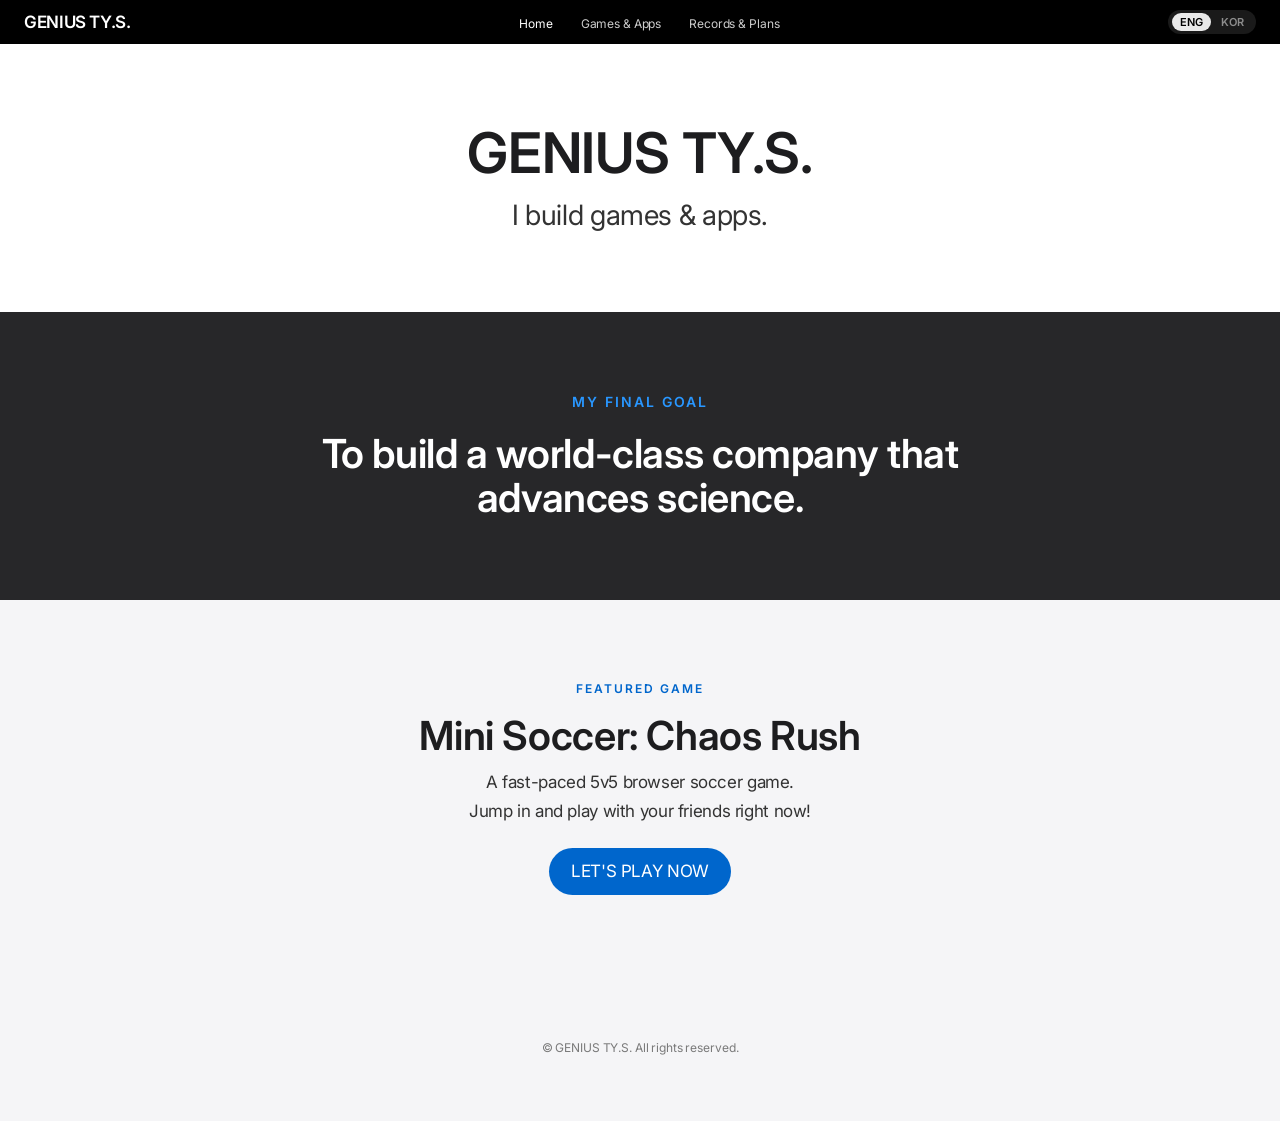
==== index.html @ 69d2baba "Initial commit — GENIUS TY.S. homepage" ====
<!DOCTYPE html>
<html lang="en">
<head>
  <meta charset="UTF-8" />
  <meta name="viewport" content="width=device-width, initial-scale=1.0" />
  <title>GENIUS TY.S.</title>
  <link rel="stylesheet" href="style.css" />
</head>
<body>

  <!-- Global Nav -->
  <nav class="global-nav">
    <a class="nav-logo" href="index.html">GENIUS TY.S.</a>
    <ul class="nav-links">
      <li><a href="index.html" class="active" data-i18n="nav_home">Home</a></li>
      <li><a href="games.html" data-i18n="nav_games">Games & Apps</a></li>
      <li><a href="records.html" data-i18n="nav_records">Records & Plans</a></li>
    </ul>
    <div class="nav-right">
      <div class="lang-toggle">
        <button class="lang-btn" data-lang="en">ENG</button>
        <button class="lang-btn" data-lang="ko">KOR</button>
      </div>
      <button class="nav-hamburger" id="hamburger" aria-label="Menu">
        <span></span><span></span><span></span>
      </button>
    </div>
  </nav>

  <!-- Mobile menu -->
  <div class="mobile-menu" id="mobile-menu">
    <a href="index.html" data-i18n="nav_home">Home</a>
    <a href="games.html" data-i18n="nav_games">Games & Apps</a>
    <a href="records.html" data-i18n="nav_records">Records & Plans</a>
  </div>

  <main>

    <!-- Hero tile (light) -->
    <section class="tile tile-light">
      <p class="hero-display">GENIUS TY.S.</p>
      <p class="lead" style="color: var(--ink-muted-80); margin-top: 16px;" data-i18n="hero_sub">I build games & apps.</p>
    </section>

    <!-- Goal tile (dark) -->
    <section class="tile tile-dark">
      <p class="goal-eyebrow" data-i18n="goal_eyebrow">My Final Goal</p>
      <p class="display-lg" style="max-width: 680px;" data-i18n="goal_text">To build a world-class company that advances science.</p>
    </section>

    <!-- Featured game tile (parchment) -->
    <section class="tile tile-parchment">
      <p class="featured-tag" data-i18n="featured_tag">Featured Game</p>
      <p class="display-lg" style="margin-bottom: 12px;">Mini Soccer: Chaos Rush</p>
      <p class="body-text" style="color: var(--ink-muted-80);" data-i18n="featured_desc1">A fast-paced 5v5 browser soccer game.</p>
      <p class="body-text" style="color: var(--ink-muted-80); margin-top: 4px;" data-i18n="featured_desc2">Jump in and play with your friends right now!</p>
      <div class="cta-group">
        <a href="https://buoshllim.itch.io/mini-soccer-chaos-rush" target="_blank" class="btn-primary" data-i18n="featured_cta">LET'S PLAY NOW</a>
      </div>
    </section>

  </main>

  <footer>
    <p data-i18n="footer">© GENIUS TY.S. All rights reserved.</p>
  </footer>

  <script src="js/i18n.js"></script>
  <script>
    initLang();

    // Hamburger
    const hamburger = document.getElementById('hamburger');
    const mobileMenu = document.getElementById('mobile-menu');
    hamburger.addEventListener('click', () => {
      mobileMenu.classList.toggle('open');
    });
  </script>
</body>
</html>
---- style.css ----
/* GENIUS TY.S. — Apple-style design system */

@import url('https://fonts.googleapis.com/css2?family=Inter:wght@300;400;600;700&display=swap');

:root {
  --primary: #0066cc;
  --primary-focus: #0071e3;
  --primary-on-dark: #2997ff;

  --canvas: #ffffff;
  --canvas-parchment: #f5f5f7;
  --surface-pearl: #fafafc;
  --tile-1: #272729;
  --tile-2: #2a2a2c;
  --surface-black: #000000;

  --ink: #1d1d1f;
  --body-on-dark: #ffffff;
  --body-muted: #cccccc;
  --ink-muted-80: #333333;
  --ink-muted-48: #7a7a7a;

  --hairline: #e0e0e0;
  --divider-soft: rgba(0, 0, 0, 0.04);

  --product-shadow: rgba(0, 0, 0, 0.22) 3px 5px 30px 0;

  --font: 'Inter', system-ui, -apple-system, sans-serif;
}

* {
  margin: 0;
  padding: 0;
  box-sizing: border-box;
}

html {
  scroll-behavior: smooth;
}

body {
  font-family: var(--font);
  background: var(--canvas);
  color: var(--ink);
  font-size: 17px;
  line-height: 1.47;
  letter-spacing: -0.374px;
  -webkit-font-smoothing: antialiased;
}

/* ── Global Nav ── */
.global-nav {
  position: fixed;
  top: 0;
  left: 0;
  right: 0;
  z-index: 100;
  height: 44px;
  background: var(--surface-black);
  display: flex;
  align-items: center;
  justify-content: space-between;
  padding: 0 24px;
}

.nav-logo {
  color: var(--body-on-dark);
  font-size: 17px;
  font-weight: 600;
  letter-spacing: -0.374px;
  text-decoration: none;
}

.nav-links {
  display: flex;
  align-items: center;
  gap: 28px;
  list-style: none;
}

.nav-links a {
  color: rgba(255, 255, 255, 0.8);
  font-size: 12px;
  font-weight: 400;
  letter-spacing: -0.12px;
  text-decoration: none;
  transition: color 0.2s;
}

.nav-links a:hover,
.nav-links a.active {
  color: var(--body-on-dark);
}

.nav-right {
  display: flex;
  align-items: center;
  gap: 12px;
}

.lang-toggle {
  display: flex;
  align-items: center;
  gap: 2px;
  background: rgba(255, 255, 255, 0.1);
  border-radius: 9999px;
  padding: 3px 4px;
}

.lang-btn {
  background: none;
  border: none;
  color: rgba(255, 255, 255, 0.5);
  font-size: 11px;
  font-weight: 600;
  padding: 2px 8px;
  border-radius: 9999px;
  cursor: pointer;
  transition: all 0.2s;
  font-family: var(--font);
}

.lang-btn.active {
  background: rgba(255, 255, 255, 0.9);
  color: var(--surface-black);
}

/* ── Page wrapper ── */
main {
  padding-top: 44px;
}

/* ── Tiles ── */
.tile {
  width: 100%;
  padding: 80px 24px;
  display: flex;
  flex-direction: column;
  align-items: center;
  text-align: center;
}

.tile-light {
  background: var(--canvas);
  color: var(--ink);
}

.tile-parchment {
  background: var(--canvas-parchment);
  color: var(--ink);
}

.tile-dark {
  background: var(--tile-1);
  color: var(--body-on-dark);
}

.tile-dark-2 {
  background: var(--tile-2);
  color: var(--body-on-dark);
}

/* ── Typography ── */
.hero-display {
  font-size: 56px;
  font-weight: 600;
  line-height: 1.07;
  letter-spacing: -0.28px;
}

.display-lg {
  font-size: 40px;
  font-weight: 600;
  line-height: 1.10;
}

.display-md {
  font-size: 34px;
  font-weight: 600;
  line-height: 1.47;
  letter-spacing: -0.374px;
}

.lead {
  font-size: 28px;
  font-weight: 400;
  line-height: 1.14;
}

.tagline {
  font-size: 21px;
  font-weight: 600;
  line-height: 1.19;
  letter-spacing: 0.231px;
}

.body-text {
  font-size: 17px;
  font-weight: 400;
  line-height: 1.47;
  letter-spacing: -0.374px;
}

.caption {
  font-size: 14px;
  font-weight: 400;
  line-height: 1.43;
  letter-spacing: -0.224px;
}

/* ── Buttons ── */
.btn-primary {
  display: inline-block;
  background: var(--primary);
  color: #ffffff;
  font-family: var(--font);
  font-size: 17px;
  font-weight: 400;
  letter-spacing: -0.374px;
  padding: 11px 22px;
  border-radius: 9999px;
  text-decoration: none;
  border: none;
  cursor: pointer;
  transition: transform 0.1s;
}

.btn-primary:active {
  transform: scale(0.95);
}

.btn-secondary {
  display: inline-block;
  background: transparent;
  color: var(--primary);
  font-family: var(--font);
  font-size: 17px;
  font-weight: 400;
  letter-spacing: -0.374px;
  padding: 11px 22px;
  border-radius: 9999px;
  border: 1px solid var(--primary);
  text-decoration: none;
  cursor: pointer;
  transition: transform 0.1s;
}

.btn-secondary:active {
  transform: scale(0.95);
}

.btn-on-dark {
  color: var(--primary-on-dark);
  border-color: var(--primary-on-dark);
}

.cta-group {
  display: flex;
  gap: 12px;
  justify-content: center;
  flex-wrap: wrap;
  margin-top: 24px;
}

/* ── Cards ── */
.card {
  background: var(--canvas);
  border: 1px solid var(--hairline);
  border-radius: 18px;
  padding: 24px;
  transition: transform 0.2s;
}

.card:hover {
  transform: translateY(-2px);
}

.card img {
  width: 100%;
  aspect-ratio: 16/9;
  object-fit: cover;
  border-radius: 8px;
  display: block;
  margin-bottom: 16px;
  box-shadow: var(--product-shadow);
}

.card-placeholder {
  width: 100%;
  aspect-ratio: 16/9;
  border-radius: 8px;
  margin-bottom: 16px;
  display: flex;
  align-items: center;
  justify-content: center;
  font-size: 32px;
  background: linear-gradient(135deg, #1a1a2e 0%, #16213e 50%, #0f3460 100%);
}

.card h3 {
  font-size: 17px;
  font-weight: 600;
  letter-spacing: -0.374px;
  margin-bottom: 6px;
  color: var(--ink);
}

.card p {
  font-size: 14px;
  color: var(--ink-muted-80);
  letter-spacing: -0.224px;
  line-height: 1.43;
  margin-bottom: 16px;
}

.tag {
  display: inline-block;
  font-size: 11px;
  font-weight: 600;
  padding: 3px 10px;
  border-radius: 9999px;
  margin-bottom: 12px;
}

.tag-game {
  background: rgba(0, 102, 204, 0.1);
  color: var(--primary);
}

.tag-app {
  background: rgba(52, 199, 89, 0.1);
  color: #1a7a32;
}

/* ── Grid ── */
.grid-3 {
  display: grid;
  grid-template-columns: repeat(3, 1fr);
  gap: 20px;
  width: 100%;
  max-width: 980px;
  margin: 0 auto;
}

.grid-2 {
  display: grid;
  grid-template-columns: repeat(2, 1fr);
  gap: 20px;
  width: 100%;
  max-width: 980px;
  margin: 0 auto;
}

/* ── Content container ── */
.content {
  max-width: 980px;
  width: 100%;
  margin: 0 auto;
}

/* ── Goal tile ── */
.goal-eyebrow {
  font-size: 14px;
  font-weight: 600;
  letter-spacing: 2px;
  text-transform: uppercase;
  color: var(--primary-on-dark);
  margin-bottom: 20px;
}

/* ── Featured game tile ── */
.featured-tag {
  font-size: 12px;
  font-weight: 600;
  letter-spacing: 2px;
  text-transform: uppercase;
  color: var(--primary);
  margin-bottom: 16px;
}

/* ── Post list ── */
.post-list {
  max-width: 680px;
  width: 100%;
  margin: 0 auto;
}

.post-item {
  display: flex;
  align-items: baseline;
  gap: 16px;
  padding: 20px 0;
  border-bottom: 1px solid var(--hairline);
  text-decoration: none;
  color: var(--ink);
  transition: opacity 0.2s;
}

.post-item:hover {
  opacity: 0.6;
}

.post-date {
  font-size: 12px;
  color: var(--ink-muted-48);
  letter-spacing: -0.12px;
  white-space: nowrap;
  flex-shrink: 0;
}

.post-title {
  font-size: 17px;
  font-weight: 400;
  letter-spacing: -0.374px;
  flex: 1;
}

.post-cat {
  font-size: 11px;
  font-weight: 600;
  padding: 3px 10px;
  border-radius: 9999px;
  white-space: nowrap;
  flex-shrink: 0;
}

.cat-record {
  background: rgba(0, 102, 204, 0.08);
  color: var(--primary);
}

.cat-plan {
  background: rgba(255, 149, 0, 0.1);
  color: #a05a00;
}

/* ── Post content ── */
.post-content {
  max-width: 680px;
  width: 100%;
  margin: 0 auto;
  padding: 60px 24px 80px;
}

.post-content h1 {
  font-size: 40px;
  font-weight: 600;
  line-height: 1.10;
  margin-bottom: 12px;
}

.post-content .post-meta {
  font-size: 14px;
  color: var(--ink-muted-48);
  margin-bottom: 40px;
  display: flex;
  gap: 12px;
  align-items: center;
}

.post-content p { margin-bottom: 20px; }
.post-content h2 { font-size: 28px; font-weight: 600; margin: 40px 0 16px; }
.post-content h3 { font-size: 21px; font-weight: 600; margin: 32px 0 12px; }
.post-content ul, .post-content ol { padding-left: 24px; margin-bottom: 20px; }
.post-content li { margin-bottom: 8px; }
.post-content code { background: var(--canvas-parchment); padding: 2px 6px; border-radius: 4px; font-size: 14px; }
.post-content pre { background: var(--tile-1); color: var(--body-on-dark); padding: 20px; border-radius: 12px; overflow-x: auto; margin-bottom: 20px; }
.post-content pre code { background: none; padding: 0; color: inherit; }

/* ── Footer ── */
footer {
  background: var(--canvas-parchment);
  padding: 64px 24px;
  text-align: center;
}

footer p {
  font-size: 12px;
  color: var(--ink-muted-48);
  letter-spacing: -0.12px;
}

/* ── Hamburger (mobile) ── */
.nav-hamburger {
  display: none;
  background: none;
  border: none;
  cursor: pointer;
  padding: 4px;
}

.nav-hamburger span {
  display: block;
  width: 18px;
  height: 1.5px;
  background: rgba(255,255,255,0.8);
  margin: 4px 0;
  transition: all 0.3s;
}

.mobile-menu {
  display: none;
  position: fixed;
  top: 44px;
  left: 0;
  right: 0;
  background: rgba(0,0,0,0.95);
  backdrop-filter: blur(20px);
  padding: 20px 24px;
  z-index: 99;
}

.mobile-menu.open {
  display: block;
}

.mobile-menu a {
  display: block;
  color: rgba(255,255,255,0.8);
  font-size: 17px;
  text-decoration: none;
  padding: 12px 0;
  border-bottom: 1px solid rgba(255,255,255,0.08);
}

/* ── Responsive ── */
@media (max-width: 833px) {
  .nav-links { display: none; }
  .nav-hamburger { display: block; }
}

@media (max-width: 768px) {
  .tile { padding: 60px 20px; }
  .hero-display { font-size: 40px; }
  .display-lg { font-size: 34px; }
  .lead { font-size: 22px; }
  .grid-3 { grid-template-columns: 1fr; }
  .grid-2 { grid-template-columns: 1fr; }
}

@media (max-width: 419px) {
  .hero-display { font-size: 28px; }
  .display-lg { font-size: 28px; }
}
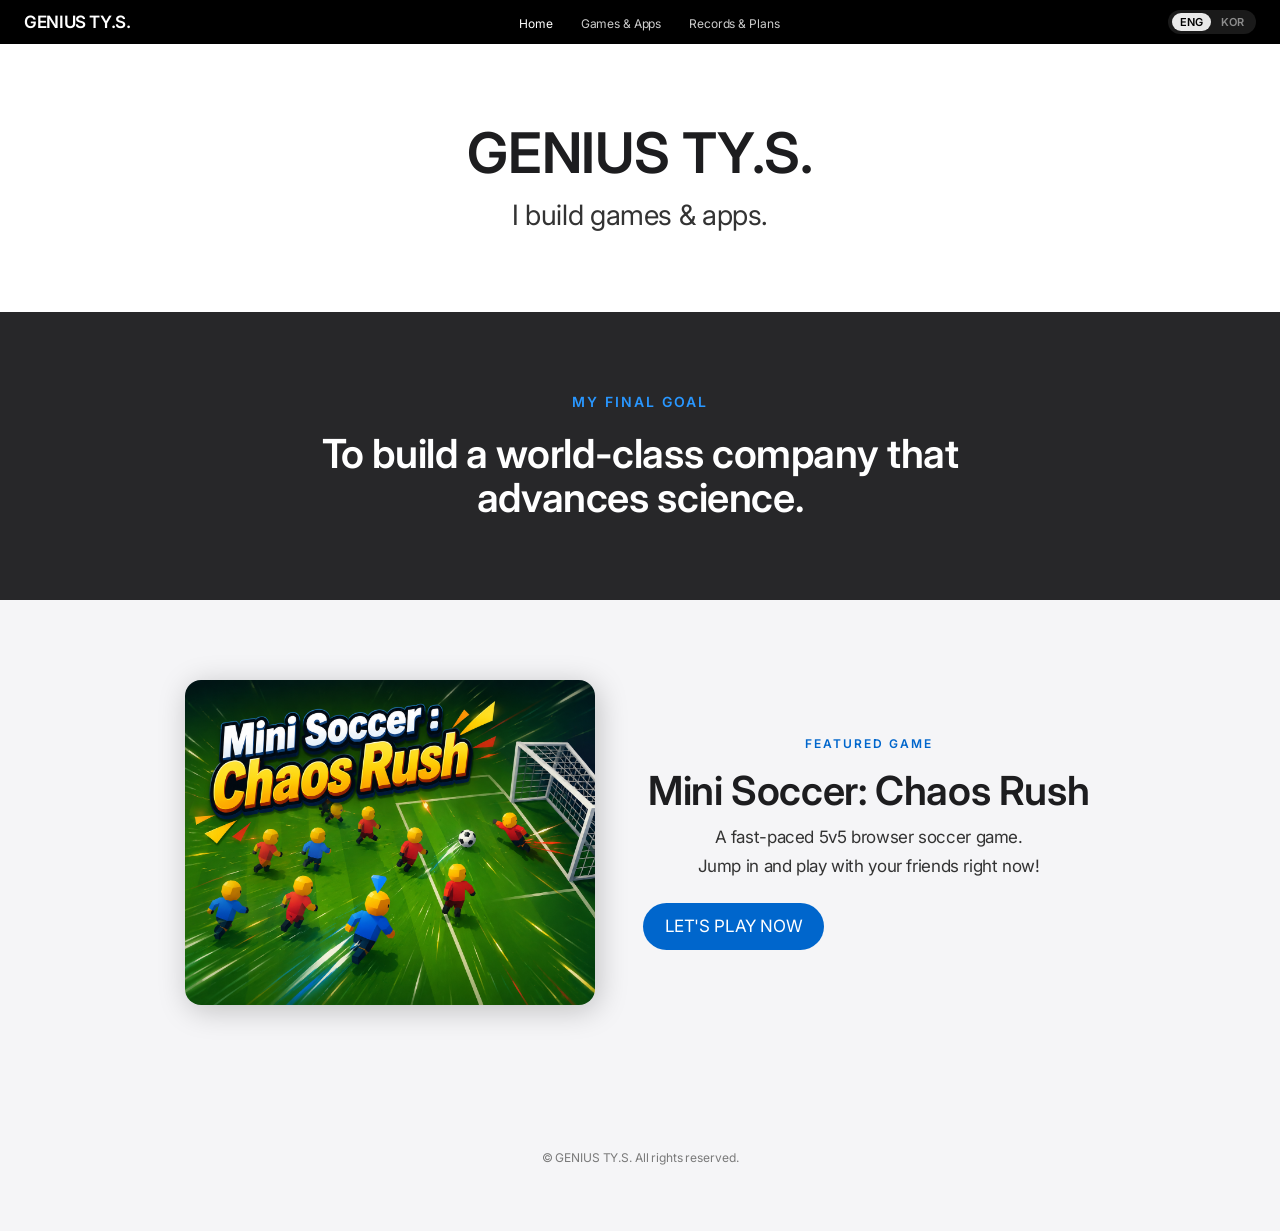
==== commit b9d0dd15: "Add Mini Soccer cover image to featured section and games card Co-Authored-By: Claude Sonnet 4.6 <no" ====
--- a/index.html
+++ b/index.html
@@ -45,17 +45,22 @@
     <!-- Goal tile (dark) -->
     <section class="tile tile-dark">
       <p class="goal-eyebrow" data-i18n="goal_eyebrow">My Final Goal</p>
-      <p class="display-lg" style="max-width: 680px;" data-i18n="goal_text">To build a world-class company that advances science.</p>
+      <p class="display-lg" style="max-width: 680px; word-break: keep-all;" data-i18n="goal_text">To build a world-class company that advances science.</p>
     </section>
 
     <!-- Featured game tile (parchment) -->
     <section class="tile tile-parchment">
-      <p class="featured-tag" data-i18n="featured_tag">Featured Game</p>
-      <p class="display-lg" style="margin-bottom: 12px;">Mini Soccer: Chaos Rush</p>
-      <p class="body-text" style="color: var(--ink-muted-80);" data-i18n="featured_desc1">A fast-paced 5v5 browser soccer game.</p>
-      <p class="body-text" style="color: var(--ink-muted-80); margin-top: 4px;" data-i18n="featured_desc2">Jump in and play with your friends right now!</p>
-      <div class="cta-group">
-        <a href="https://buoshllim.itch.io/mini-soccer-chaos-rush" target="_blank" class="btn-primary" data-i18n="featured_cta">LET'S PLAY NOW</a>
+      <div class="featured-layout">
+        <img src="assets/screenshots/mini-soccer.png" alt="Mini Soccer: Chaos Rush" class="featured-img">
+        <div class="featured-content">
+          <p class="featured-tag" data-i18n="featured_tag">Featured Game</p>
+          <p class="display-lg" style="margin-bottom: 12px;">Mini Soccer: Chaos Rush</p>
+          <p class="body-text" style="color: var(--ink-muted-80);" data-i18n="featured_desc1">A fast-paced 5v5 browser soccer game.</p>
+          <p class="body-text" style="color: var(--ink-muted-80); margin-top: 4px;" data-i18n="featured_desc2">Jump in and play with your friends right now!</p>
+          <div class="cta-group" style="justify-content: flex-start;">
+            <a href="https://buoshllim.itch.io/mini-soccer-chaos-rush" target="_blank" class="btn-primary" data-i18n="featured_cta">LET'S PLAY NOW</a>
+          </div>
+        </div>
       </div>
     </section>
 
--- a/style.css
+++ b/style.css
@@ -369,6 +369,38 @@
 }
 
 /* ── Featured game tile ── */
+.featured-layout {
+  display: flex;
+  gap: 48px;
+  align-items: center;
+}
+
+.featured-img {
+  width: 45%;
+  max-width: 420px;
+  flex-shrink: 0;
+  border-radius: 16px;
+  box-shadow: var(--product-shadow);
+}
+
+.featured-content {
+  flex: 1;
+}
+
+@media (max-width: 640px) {
+  .featured-layout {
+    flex-direction: column;
+    gap: 24px;
+  }
+  .featured-img {
+    width: 100%;
+    max-width: none;
+  }
+  .featured-content .cta-group {
+    justify-content: center !important;
+  }
+}
+
 .featured-tag {
   font-size: 12px;
   font-weight: 600;
@@ -422,6 +454,8 @@
   border-radius: 9999px;
   white-space: nowrap;
   flex-shrink: 0;
+  min-width: 90px;
+  text-align: center;
 }
 
 .cat-record {
@@ -463,6 +497,7 @@
 .post-content h3 { font-size: 21px; font-weight: 600; margin: 32px 0 12px; }
 .post-content ul, .post-content ol { padding-left: 24px; margin-bottom: 20px; }
 .post-content li { margin-bottom: 8px; }
+.post-content blockquote { border-left: 3px solid var(--hairline); margin: 20px 0; padding: 4px 20px; color: var(--ink-muted-80); }
 .post-content code { background: var(--canvas-parchment); padding: 2px 6px; border-radius: 4px; font-size: 14px; }
 .post-content pre { background: var(--tile-1); color: var(--body-on-dark); padding: 20px; border-radius: 12px; overflow-x: auto; margin-bottom: 20px; }
 .post-content pre code { background: none; padding: 0; color: inherit; }
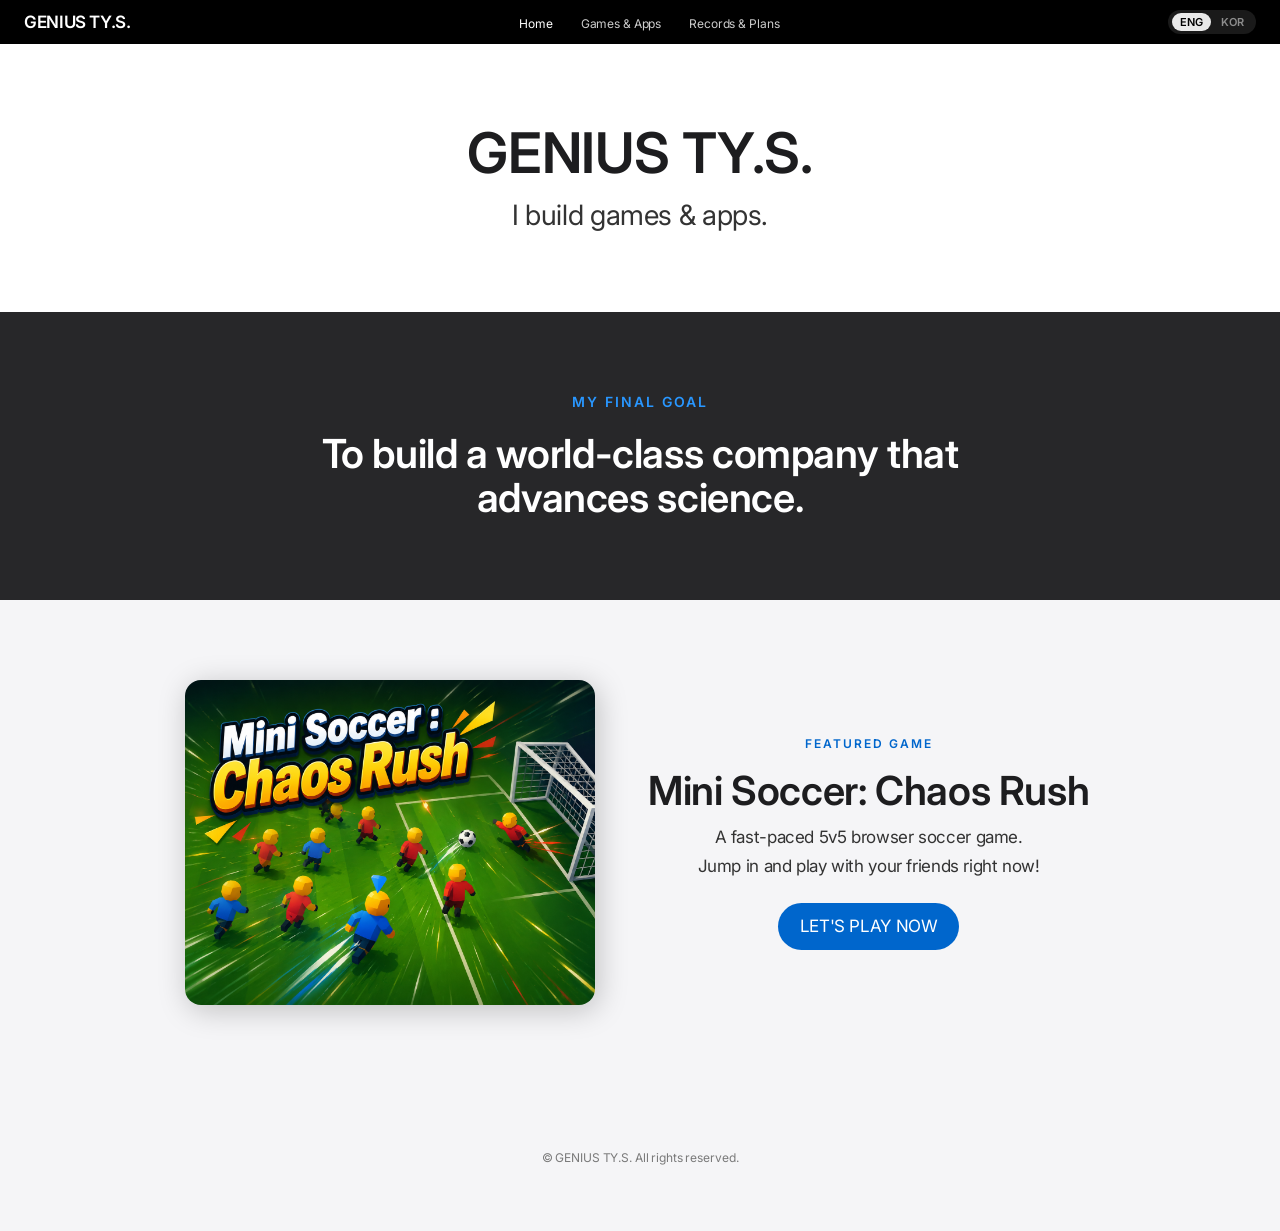
==== commit 9c292226: "Fix button alignment and card image cropping Co-Authored-By: Claude Sonnet 4.6 <noreply@anthropic.co" ====
--- a/index.html
+++ b/index.html
@@ -57,7 +57,7 @@
           <p class="display-lg" style="margin-bottom: 12px;">Mini Soccer: Chaos Rush</p>
           <p class="body-text" style="color: var(--ink-muted-80);" data-i18n="featured_desc1">A fast-paced 5v5 browser soccer game.</p>
           <p class="body-text" style="color: var(--ink-muted-80); margin-top: 4px;" data-i18n="featured_desc2">Jump in and play with your friends right now!</p>
-          <div class="cta-group" style="justify-content: flex-start;">
+          <div class="cta-group">
             <a href="https://buoshllim.itch.io/mini-soccer-chaos-rush" target="_blank" class="btn-primary" data-i18n="featured_cta">LET'S PLAY NOW</a>
           </div>
         </div>
--- a/style.css
+++ b/style.css
@@ -277,8 +277,6 @@
 
 .card img {
   width: 100%;
-  aspect-ratio: 16/9;
-  object-fit: cover;
   border-radius: 8px;
   display: block;
   margin-bottom: 16px;
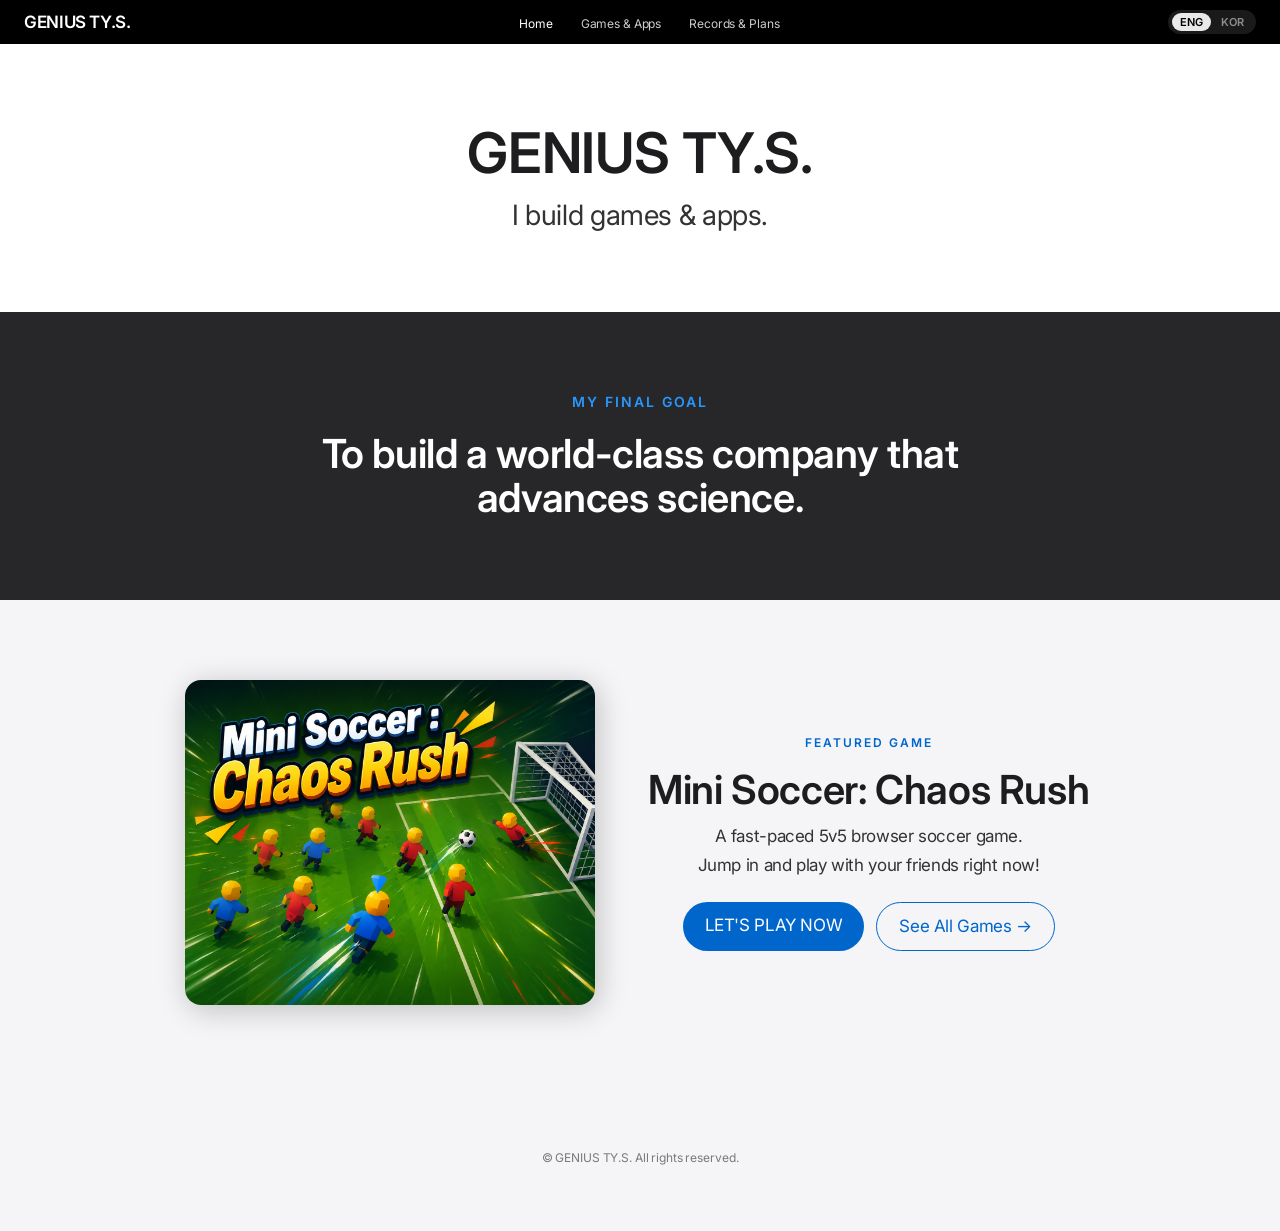
==== commit 8d4e8899: "Add See All Games button linking to games page from homepage Co-Authored-By: Claude Sonnet 4.6 <nore" ====
--- a/index.html
+++ b/index.html
@@ -59,6 +59,7 @@
           <p class="body-text" style="color: var(--ink-muted-80); margin-top: 4px;" data-i18n="featured_desc2">Jump in and play with your friends right now!</p>
           <div class="cta-group">
             <a href="https://buoshllim.itch.io/mini-soccer-chaos-rush" target="_blank" class="btn-primary" data-i18n="featured_cta">LET'S PLAY NOW</a>
+            <a href="games.html" class="btn-secondary" data-i18n="featured_all">See All Games →</a>
           </div>
         </div>
       </div>
--- a/style.css
+++ b/style.css
@@ -277,6 +277,9 @@
 
 .card img {
   width: 100%;
+  aspect-ratio: 16/9;
+  object-fit: contain;
+  background: #0a1628;
   border-radius: 8px;
   display: block;
   margin-bottom: 16px;
